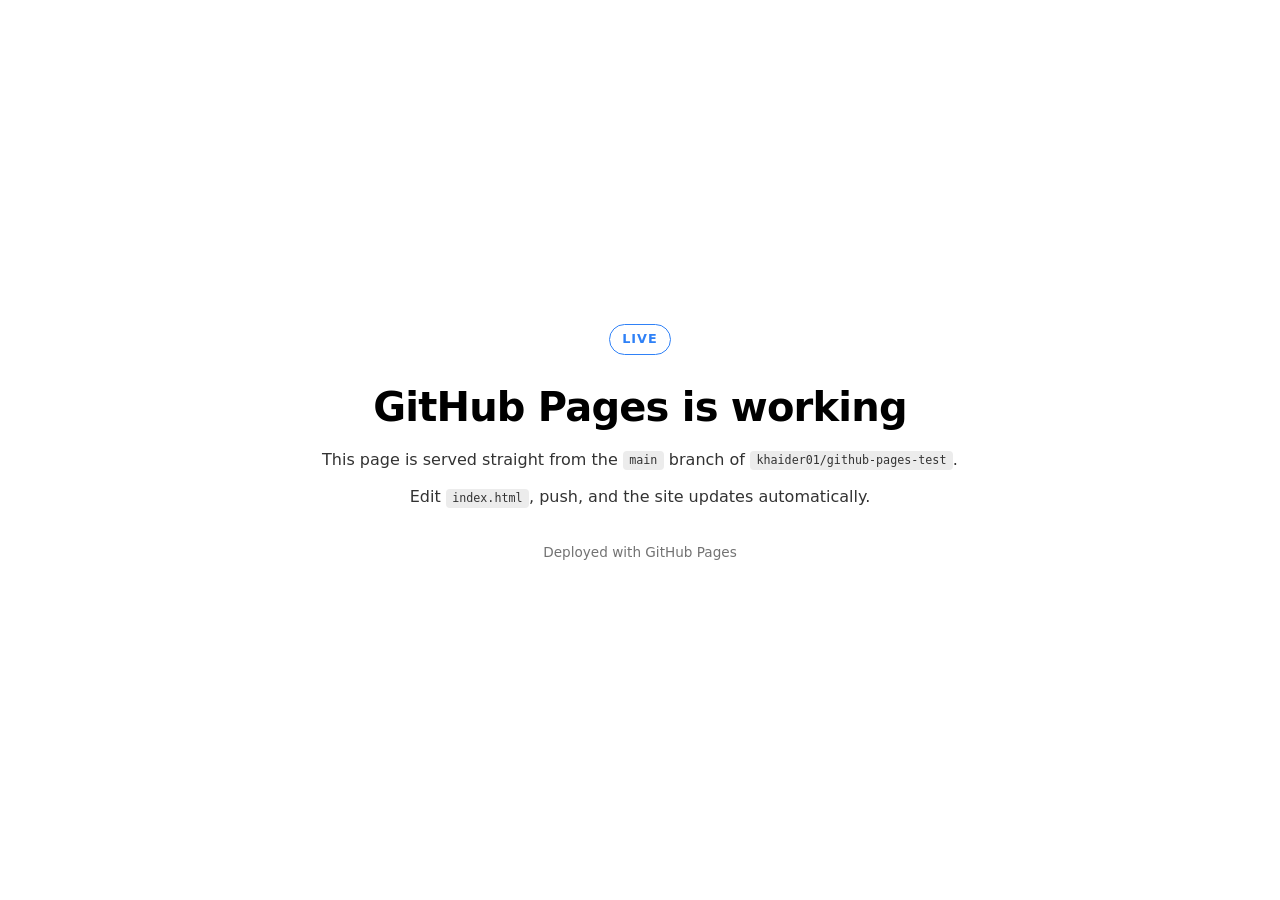
==== index.html @ 3e478528 "Add static GitHub Pages site" ====
<!DOCTYPE html>
<html lang="en">
<head>
  <meta charset="utf-8">
  <meta name="viewport" content="width=device-width, initial-scale=1">
  <title>GitHub Pages Test</title>
  <style>
    :root {
      color-scheme: light dark;
      --accent: #2f81f7;
    }
    * { box-sizing: border-box; }
    body {
      margin: 0;
      min-height: 100vh;
      display: grid;
      place-items: center;
      padding: 24px;
      font-family: system-ui, -apple-system, "Segoe UI", Roboto, sans-serif;
      line-height: 1.6;
    }
    main {
      max-width: 48rem;
      text-align: center;
    }
    h1 {
      margin: 0 0 0.5rem;
      font-size: clamp(1.75rem, 4vw, 2.5rem);
      letter-spacing: -0.02em;
    }
    .badge {
      display: inline-block;
      margin-bottom: 1.25rem;
      padding: 0.25rem 0.75rem;
      border: 1px solid var(--accent);
      border-radius: 999px;
      color: var(--accent);
      font-size: 0.8rem;
      font-weight: 600;
      letter-spacing: 0.08em;
      text-transform: uppercase;
    }
    p {
      margin: 0 0 0.75rem;
      opacity: 0.8;
    }
    .stamp {
      margin-top: 2rem;
      font-size: 0.85rem;
      opacity: 0.55;
    }
    code {
      padding: 0.15rem 0.4rem;
      border-radius: 4px;
      background: rgba(127, 127, 127, 0.18);
      font-size: 0.9em;
    }
  </style>
</head>
<body>
  <main>
    <span class="badge">Live</span>
    <h1>GitHub Pages is working</h1>
    <p>This page is served straight from the <code>main</code> branch of <code>khaider01/github-pages-test</code>.</p>
    <p>Edit <code>index.html</code>, push, and the site updates automatically.</p>
    <p class="stamp">Deployed with GitHub Pages</p>
  </main>
</body>
</html>
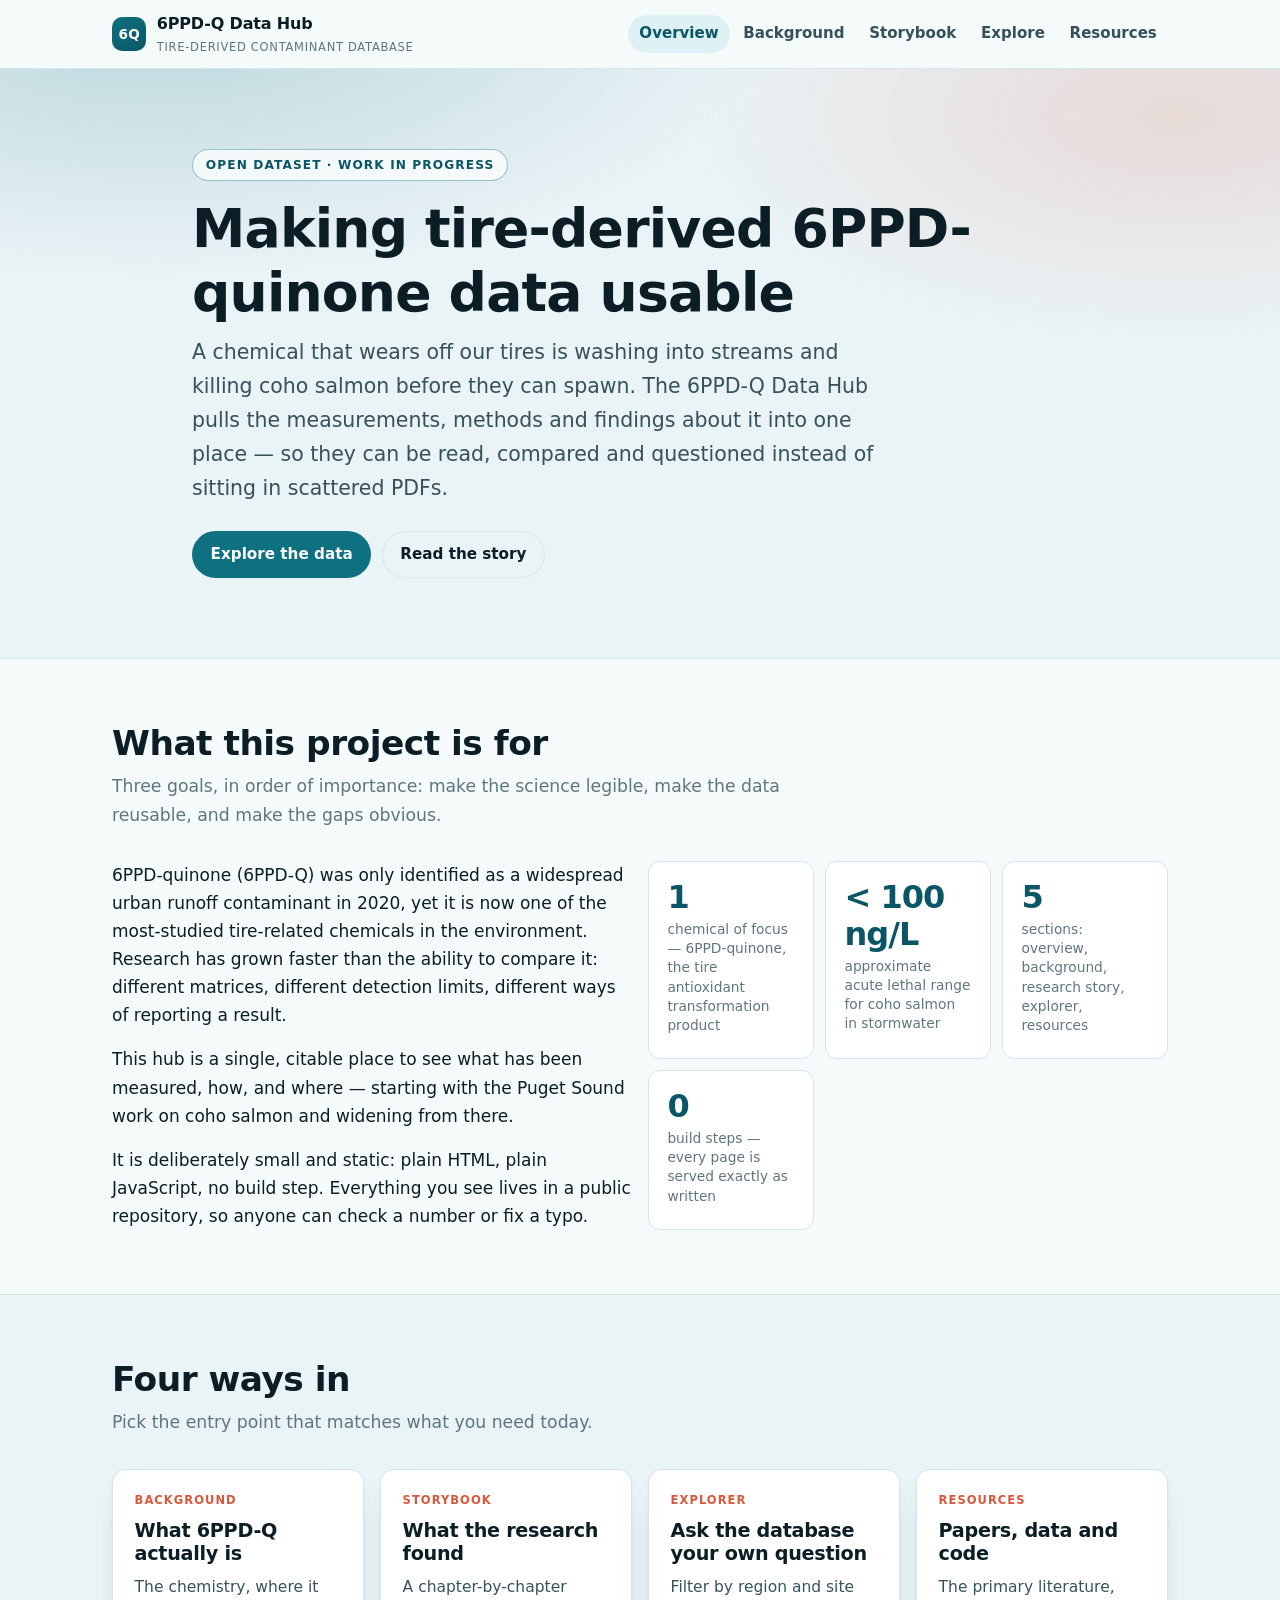
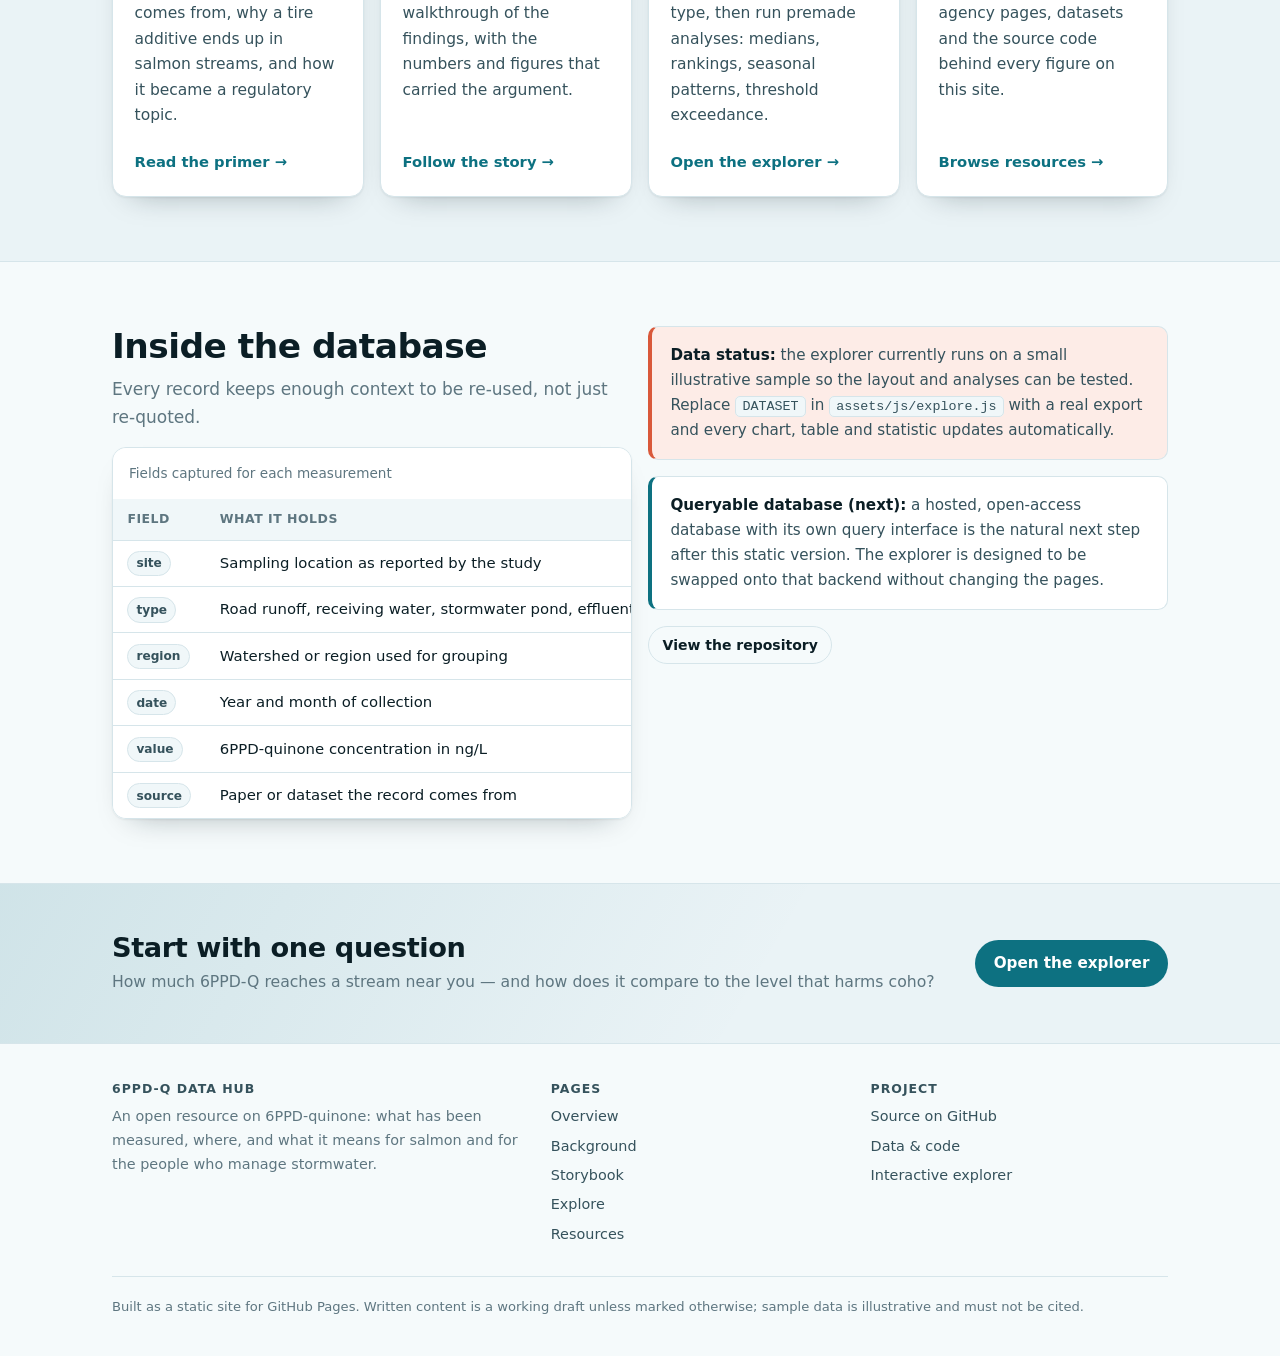
==== commit 375dc5c4: "Build 6PPD-Q site: overview, background, storybook, explorer, resources" ====
--- a/index.html
+++ b/index.html
@@ -3,67 +3,231 @@
 <head>
   <meta charset="utf-8">
   <meta name="viewport" content="width=device-width, initial-scale=1">
-  <title>GitHub Pages Test</title>
-  <style>
-    :root {
-      color-scheme: light dark;
-      --accent: #2f81f7;
-    }
-    * { box-sizing: border-box; }
-    body {
-      margin: 0;
-      min-height: 100vh;
-      display: grid;
-      place-items: center;
-      padding: 24px;
-      font-family: system-ui, -apple-system, "Segoe UI", Roboto, sans-serif;
-      line-height: 1.6;
-    }
-    main {
-      max-width: 48rem;
-      text-align: center;
-    }
-    h1 {
-      margin: 0 0 0.5rem;
-      font-size: clamp(1.75rem, 4vw, 2.5rem);
-      letter-spacing: -0.02em;
-    }
-    .badge {
-      display: inline-block;
-      margin-bottom: 1.25rem;
-      padding: 0.25rem 0.75rem;
-      border: 1px solid var(--accent);
-      border-radius: 999px;
-      color: var(--accent);
-      font-size: 0.8rem;
-      font-weight: 600;
-      letter-spacing: 0.08em;
-      text-transform: uppercase;
-    }
-    p {
-      margin: 0 0 0.75rem;
-      opacity: 0.8;
-    }
-    .stamp {
-      margin-top: 2rem;
-      font-size: 0.85rem;
-      opacity: 0.55;
-    }
-    code {
-      padding: 0.15rem 0.4rem;
-      border-radius: 4px;
-      background: rgba(127, 127, 127, 0.18);
-      font-size: 0.9em;
-    }
-  </style>
+  <title>6PPD-Q Data Hub — overview</title>
+  <meta name="description" content="An open hub for 6PPD-quinone measurements, methods and findings: background, research story, and an interactive explorer.">
+  <link rel="icon" href="data:image/svg+xml,%3Csvg xmlns='http://www.w3.org/2000/svg' viewBox='0 0 32 32'%3E%3Crect width='32' height='32' rx='7' fill='%230d7181'/%3E%3Ctext x='16' y='21' font-family='system-ui,sans-serif' font-size='12' font-weight='700' fill='%23ffffff' text-anchor='middle'%3E6Q%3C/text%3E%3C/svg%3E">
+  <link rel="stylesheet" href="assets/css/styles.css">
 </head>
 <body>
-  <main>
-    <span class="badge">Live</span>
-    <h1>GitHub Pages is working</h1>
-    <p>This page is served straight from the <code>main</code> branch of <code>khaider01/github-pages-test</code>.</p>
-    <p>Edit <code>index.html</code>, push, and the site updates automatically.</p>
-    <p class="stamp">Deployed with GitHub Pages</p>
-  </main>
+<a class="skip-link" href="#main">Skip to content</a>
+
+<header class="site-header">
+  <div class="wrap site-header__inner">
+    <a class="brand" href="index.html">
+      <span class="brand__mark" aria-hidden="true">6Q</span>
+      <span class="brand__name">6PPD-Q Data Hub<span>Tire-derived contaminant database</span></span>
+    </a>
+    <nav class="nav" aria-label="Primary">
+      <a class="nav__link is-active" href="index.html" aria-current="page">Overview</a>
+      <a class="nav__link" href="background.html">Background</a>
+      <a class="nav__link" href="storybook.html">Storybook</a>
+      <a class="nav__link" href="explore.html">Explore</a>
+      <a class="nav__link" href="resources.html">Resources</a>
+    </nav>
+  </div>
+</header>
+
+<main id="main">
+
+  <section class="hero">
+    <div class="wrap hero__inner">
+      <p class="eyebrow">Open dataset · Work in progress</p>
+      <h1 class="hero__title">Making tire-derived 6PPD-quinone data usable</h1>
+      <p class="hero__lead">
+        A chemical that wears off our tires is washing into streams and killing coho salmon before they
+        can spawn. The 6PPD-Q Data Hub pulls the measurements, methods and findings about it into one
+        place — so they can be read, compared and questioned instead of sitting in scattered PDFs.
+      </p>
+      <div class="hero__actions">
+        <a class="btn" href="explore.html">Explore the data</a>
+        <a class="btn btn--ghost" href="storybook.html">Read the story</a>
+      </div>
+    </div>
+  </section>
+
+  <section class="section">
+    <div class="wrap">
+      <div class="section__head">
+        <h2 class="section__title">What this project is for</h2>
+        <p class="section__lead">
+          Three goals, in order of importance: make the science legible, make the data reusable, and make
+          the gaps obvious.
+        </p>
+      </div>
+
+      <div class="grid grid--2">
+        <div class="prose">
+          <p>
+            6PPD-quinone (6PPD-Q) was only identified as a widespread urban runoff contaminant in 2020,
+            yet it is now one of the most-studied tire-related chemicals in the environment. Research has
+            grown faster than the ability to compare it: different matrices, different detection limits,
+            different ways of reporting a result.
+          </p>
+          <p>
+            This hub is a single, citable place to see what has been measured, how, and where — starting
+            with the Puget Sound work on coho salmon and widening from there.
+          </p>
+          <p class="mb-0">
+            It is deliberately small and static: plain HTML, plain JavaScript, no build step. Everything
+            you see lives in a public repository, so anyone can check a number or fix a typo.
+          </p>
+        </div>
+
+        <div class="stats">
+          <div class="stat">
+            <span class="stat__value">1</span>
+            <span class="stat__label">chemical of focus — 6PPD-quinone, the tire antioxidant transformation product</span>
+          </div>
+          <div class="stat">
+            <span class="stat__value">&lt; 100 ng/L</span>
+            <span class="stat__label">approximate acute lethal range for coho salmon in stormwater</span>
+          </div>
+          <div class="stat">
+            <span class="stat__value">5</span>
+            <span class="stat__label">sections: overview, background, research story, explorer, resources</span>
+          </div>
+          <div class="stat">
+            <span class="stat__value">0</span>
+            <span class="stat__label">build steps — every page is served exactly as written</span>
+          </div>
+        </div>
+      </div>
+    </div>
+  </section>
+
+  <section class="section section--alt">
+    <div class="wrap">
+      <div class="section__head">
+        <h2 class="section__title">Four ways in</h2>
+        <p class="section__lead">Pick the entry point that matches what you need today.</p>
+      </div>
+
+      <div class="grid">
+        <a class="card card--link" href="background.html">
+          <span class="card__kicker">Background</span>
+          <h3>What 6PPD-Q actually is</h3>
+          <p>The chemistry, where it comes from, why a tire additive ends up in salmon streams, and how it became a regulatory topic.</p>
+          <span class="card__cta">Read the primer →</span>
+        </a>
+
+        <a class="card card--link" href="storybook.html">
+          <span class="card__kicker">Storybook</span>
+          <h3>What the research found</h3>
+          <p>A chapter-by-chapter walkthrough of the findings, with the numbers and figures that carried the argument.</p>
+          <span class="card__cta">Follow the story →</span>
+        </a>
+
+        <a class="card card--link" href="explore.html">
+          <span class="card__kicker">Explorer</span>
+          <h3>Ask the database your own question</h3>
+          <p>Filter by region and site type, then run premade analyses: medians, rankings, seasonal patterns, threshold exceedance.</p>
+          <span class="card__cta">Open the explorer →</span>
+        </a>
+
+        <a class="card card--link" href="resources.html">
+          <span class="card__kicker">Resources</span>
+          <h3>Papers, data and code</h3>
+          <p>The primary literature, agency pages, datasets and the source code behind every figure on this site.</p>
+          <span class="card__cta">Browse resources →</span>
+        </a>
+      </div>
+    </div>
+  </section>
+
+  <section class="section">
+    <div class="wrap">
+      <div class="grid grid--2">
+        <div>
+          <h2 class="section__title">Inside the database</h2>
+          <p class="muted">Every record keeps enough context to be re-used, not just re-quoted.</p>
+          <div class="table-wrap">
+            <table>
+              <caption>Fields captured for each measurement</caption>
+              <thead>
+                <tr>
+                  <th scope="col">Field</th>
+                  <th scope="col">What it holds</th>
+                </tr>
+              </thead>
+              <tbody>
+                <tr><td><span class="tag">site</span></td><td>Sampling location as reported by the study</td></tr>
+                <tr><td><span class="tag">type</span></td><td>Road runoff, receiving water, stormwater pond, effluent, laboratory leachate</td></tr>
+                <tr><td><span class="tag">region</span></td><td>Watershed or region used for grouping</td></tr>
+                <tr><td><span class="tag">date</span></td><td>Year and month of collection</td></tr>
+                <tr><td><span class="tag">value</span></td><td>6PPD-quinone concentration in ng/L</td></tr>
+                <tr><td><span class="tag">source</span></td><td>Paper or dataset the record comes from</td></tr>
+              </tbody>
+            </table>
+          </div>
+        </div>
+
+        <div class="stack">
+          <div class="note note--sample">
+            <p><strong>Data status:</strong> the explorer currently runs on a small illustrative sample so the
+            layout and analyses can be tested. Replace <code>DATASET</code> in <code>assets/js/explore.js</code>
+            with a real export and every chart, table and statistic updates automatically.</p>
+          </div>
+          <div class="note">
+            <p><strong>Queryable database (next):</strong> a hosted, open-access database with its own query
+            interface is the natural next step after this static version. The explorer is designed to be
+            swapped onto that backend without changing the pages.</p>
+          </div>
+          <p class="mb-0">
+            <a class="btn btn--ghost btn--sm" href="https://github.com/khaider01/github-pages-test">View the repository</a>
+          </p>
+        </div>
+      </div>
+    </div>
+  </section>
+
+  <section class="band">
+    <div class="wrap band__inner">
+      <div>
+        <h2>Start with one question</h2>
+        <p>How much 6PPD-Q reaches a stream near you — and how does it compare to the level that harms coho?</p>
+      </div>
+      <a class="btn" href="explore.html">Open the explorer</a>
+    </div>
+  </section>
+
+</main>
+
+<footer class="site-footer">
+  <div class="wrap">
+    <div class="site-footer__inner">
+      <div>
+        <h4>6PPD-Q Data Hub</h4>
+        <p class="mb-0">
+          An open resource on 6PPD-quinone: what has been measured, where, and what it means for salmon
+          and for the people who manage stormwater.
+        </p>
+      </div>
+      <div>
+        <h4>Pages</h4>
+        <ul>
+          <li><a href="index.html">Overview</a></li>
+          <li><a href="background.html">Background</a></li>
+          <li><a href="storybook.html">Storybook</a></li>
+          <li><a href="explore.html">Explore</a></li>
+          <li><a href="resources.html">Resources</a></li>
+        </ul>
+      </div>
+      <div>
+        <h4>Project</h4>
+        <ul>
+          <li><a href="https://github.com/khaider01/github-pages-test">Source on GitHub</a></li>
+          <li><a href="resources.html#data">Data &amp; code</a></li>
+          <li><a href="explore.html">Interactive explorer</a></li>
+        </ul>
+      </div>
+    </div>
+    <p class="site-footer__note">
+      Built as a static site for GitHub Pages. Written content is a working draft unless marked otherwise;
+      sample data is illustrative and must not be cited.
+    </p>
+  </div>
+</footer>
+
 </body>
 </html>
+
--- a/assets/css/styles.css
+++ b/assets/css/styles.css
@@ -0,0 +1,647 @@
+/* =========================================================
+   6PPD-Q Data Hub — shared styles
+   Plain CSS, no build step. Light + dark via prefers-color-scheme.
+   ========================================================= */
+
+:root {
+  --bg: #f5fafb;
+  --bg-alt: #eaf3f6;
+  --surface: #ffffff;
+  --surface-2: #f0f7f9;
+  --ink: #0b1e25;
+  --ink-2: #35525c;
+  --muted: #5e7680;
+  --line: #d6e5ea;
+  --brand: #0d7181;
+  --brand-2: #0a5666;
+  --brand-soft: #ddf0f4;
+  --accent: #d9583a;
+  --accent-soft: #fdece7;
+  --ok: #2f855a;
+  --warn: #a35a06;
+  --radius: 14px;
+  --radius-lg: 22px;
+  --shadow: 0 1px 2px rgba(11, 30, 37, 0.06), 0 14px 30px -20px rgba(11, 30, 37, 0.4);
+  --font: system-ui, -apple-system, "Segoe UI", Roboto, Helvetica, Arial, sans-serif;
+  --serif: "Iowan Old Style", "Palatino Linotype", Palatino, Georgia, serif;
+  --mono: ui-monospace, SFMono-Regular, Consolas, "Liberation Mono", monospace;
+  --maxw: 1120px;
+}
+
+@media (prefers-color-scheme: dark) {
+  :root {
+    --bg: #081519;
+    --bg-alt: #0c1f26;
+    --surface: #0e232b;
+    --surface-2: #122c35;
+    --ink: #e7f2f5;
+    --ink-2: #c2d6dd;
+    --muted: #93aeb8;
+    --line: #1d3a44;
+    --brand: #4bb8cc;
+    --brand-2: #7fd4e3;
+    --brand-soft: #123039;
+    --accent: #ff8a63;
+    --accent-soft: #2a1a14;
+    --ok: #6bd39b;
+    --warn: #f0b35e;
+    --shadow: 0 1px 2px rgba(0, 0, 0, 0.45), 0 18px 38px -22px rgba(0, 0, 0, 0.85);
+  }
+}
+
+*, *::before, *::after { box-sizing: border-box; }
+
+html { -webkit-text-size-adjust: 100%; scroll-behavior: smooth; }
+
+body {
+  margin: 0;
+  background: var(--bg);
+  color: var(--ink);
+  font-family: var(--font);
+  font-size: 1.0625rem;
+  line-height: 1.65;
+  text-rendering: optimizeLegibility;
+}
+
+img, svg { max-width: 100%; height: auto; display: block; }
+
+a { color: var(--brand); text-decoration-thickness: 1px; text-underline-offset: 2px; }
+a:hover { color: var(--brand-2); }
+
+:focus-visible {
+  outline: 2px solid var(--accent);
+  outline-offset: 3px;
+  border-radius: 4px;
+}
+
+h1, h2, h3, h4 { line-height: 1.2; margin: 0 0 0.5em; letter-spacing: -0.015em; }
+h1 { font-size: clamp(2.1rem, 5vw, 3.35rem); }
+h2 { font-size: clamp(1.55rem, 3.2vw, 2.15rem); }
+h3 { font-size: 1.2rem; }
+p { margin: 0 0 1rem; }
+ul, ol { margin: 0 0 1rem; padding-left: 1.25rem; }
+li + li { margin-top: 0.4rem; }
+strong { color: var(--ink); }
+
+.wrap { width: 100%; max-width: var(--maxw); margin-inline: auto; padding-inline: clamp(1rem, 4vw, 2rem); }
+.muted { color: var(--muted); }
+.stack > * + * { margin-top: 1rem; }
+.mb-0 { margin-bottom: 0; }
+.center { text-align: center; }
+
+.skip-link {
+  position: absolute;
+  left: -9999px;
+  top: 0.5rem;
+  z-index: 100;
+  padding: 0.6rem 1rem;
+  background: var(--surface);
+  border: 1px solid var(--line);
+  border-radius: 999px;
+}
+.skip-link:focus { left: 0.75rem; }
+
+/* ---------- Header / nav ---------- */
+
+.site-header {
+  position: sticky;
+  top: 0;
+  z-index: 50;
+  background: color-mix(in srgb, var(--bg) 88%, transparent);
+  backdrop-filter: blur(12px);
+  border-bottom: 1px solid var(--line);
+}
+
+.site-header__inner {
+  display: flex;
+  align-items: center;
+  justify-content: space-between;
+  gap: 1rem;
+  padding-block: 0.7rem;
+  flex-wrap: wrap;
+}
+
+.brand {
+  display: inline-flex;
+  align-items: center;
+  gap: 0.65rem;
+  text-decoration: none;
+  color: var(--ink);
+  font-weight: 650;
+  letter-spacing: -0.01em;
+}
+
+.brand__mark {
+  display: grid;
+  place-items: center;
+  width: 2.15rem;
+  height: 2.15rem;
+  border-radius: 10px;
+  background: linear-gradient(145deg, var(--brand), var(--brand-2));
+  color: #fff;
+  font-size: 0.85rem;
+  font-weight: 700;
+  letter-spacing: 0.02em;
+}
+
+@media (prefers-color-scheme: dark) {
+  .brand__mark { color: #04161a; }
+}
+
+.brand__name { font-size: 1rem; }
+.brand__name span { display: block; font-size: 0.72rem; font-weight: 500; color: var(--muted); letter-spacing: 0.06em; text-transform: uppercase; }
+
+.nav { display: flex; flex-wrap: wrap; gap: 0.15rem; }
+
+.nav__link {
+  padding: 0.42rem 0.7rem;
+  border-radius: 999px;
+  color: var(--ink-2);
+  text-decoration: none;
+  font-size: 0.94rem;
+  font-weight: 550;
+  white-space: nowrap;
+}
+.nav__link:hover { background: var(--surface-2); color: var(--ink); }
+.nav__link.is-active { background: var(--brand-soft); color: var(--brand-2); }
+
+@media (prefers-color-scheme: dark) {
+  .nav__link.is-active { color: var(--brand); }
+}
+
+/* ---------- Buttons ---------- */
+
+.btn {
+  display: inline-flex;
+  align-items: center;
+  gap: 0.45rem;
+  padding: 0.62rem 1.1rem;
+  border: 1px solid transparent;
+  border-radius: 999px;
+  background: var(--brand);
+  color: #fff;
+  font: inherit;
+  font-size: 0.95rem;
+  font-weight: 600;
+  text-decoration: none;
+  cursor: pointer;
+  transition: transform 0.15s ease, background 0.15s ease;
+}
+.btn:hover { background: var(--brand-2); color: #fff; transform: translateY(-1px); }
+.btn--ghost { background: transparent; border-color: var(--line); color: var(--ink); }
+.btn--ghost:hover { background: var(--surface-2); border-color: var(--brand); color: var(--ink); }
+.btn--sm { padding: 0.4rem 0.85rem; font-size: 0.875rem; }
+
+@media (prefers-color-scheme: dark) {
+  .btn:not(.btn--ghost) { color: #04161a; }
+  .btn:not(.btn--ghost):hover { color: #04161a; }
+  .btn--ghost { color: var(--ink); }
+}
+
+/* ---------- Hero ---------- */
+
+.hero {
+  position: relative;
+  overflow: hidden;
+  border-bottom: 1px solid var(--line);
+  background:
+    radial-gradient(900px 380px at 12% -10%, color-mix(in srgb, var(--brand) 22%, transparent), transparent 70%),
+    radial-gradient(700px 320px at 92% 8%, color-mix(in srgb, var(--accent) 16%, transparent), transparent 70%),
+    var(--bg-alt);
+}
+
+.hero__inner { padding-block: clamp(2.6rem, 7vw, 5rem); max-width: 60rem; }
+.hero__title { margin-bottom: 0.7rem; }
+.hero__lead { font-size: clamp(1.05rem, 1.8vw, 1.28rem); color: var(--ink-2); max-width: 44rem; }
+.hero__actions { display: flex; flex-wrap: wrap; gap: 0.65rem; margin-top: 1.6rem; }
+
+.eyebrow {
+  display: inline-flex;
+  align-items: center;
+  gap: 0.5rem;
+  margin: 0 0 1rem;
+  padding: 0.3rem 0.8rem;
+  border: 1px solid color-mix(in srgb, var(--brand) 40%, transparent);
+  border-radius: 999px;
+  background: color-mix(in srgb, var(--surface) 70%, transparent);
+  color: var(--brand-2);
+  font-size: 0.76rem;
+  font-weight: 700;
+  letter-spacing: 0.09em;
+  text-transform: uppercase;
+}
+
+@media (prefers-color-scheme: dark) {
+  .eyebrow { color: var(--brand); }
+}
+
+/* ---------- Sections ---------- */
+
+.section { padding-block: clamp(2.4rem, 6vw, 4rem); }
+.section--alt { background: var(--bg-alt); border-block: 1px solid var(--line); }
+.section__head { max-width: 46rem; margin-bottom: 2rem; }
+.section__title { margin-bottom: 0.5rem; }
+.section__lead { color: var(--muted); font-size: 1.08rem; margin: 0; }
+
+/* ---------- Grid + cards ---------- */
+
+.grid { display: grid; gap: 1rem; grid-template-columns: repeat(auto-fit, minmax(min(100%, 15rem), 1fr)); }
+.grid--2 { grid-template-columns: repeat(auto-fit, minmax(min(100%, 22rem), 1fr)); }
+
+.card {
+  display: flex;
+  flex-direction: column;
+  gap: 0.4rem;
+  padding: 1.35rem;
+  background: var(--surface);
+  border: 1px solid var(--line);
+  border-radius: var(--radius);
+  box-shadow: var(--shadow);
+}
+
+.card--link { color: inherit; text-decoration: none; transition: border-color 0.16s ease, transform 0.16s ease; }
+.card--link:hover { border-color: var(--brand); transform: translateY(-3px); color: inherit; }
+.card__kicker { font-size: 0.72rem; font-weight: 700; letter-spacing: 0.09em; text-transform: uppercase; color: var(--accent); }
+.card h3 { margin: 0.15rem 0 0.25rem; }
+.card p { margin: 0; color: var(--ink-2); font-size: 0.97rem; }
+.card__cta { margin-top: auto; padding-top: 0.9rem; color: var(--brand); font-weight: 600; font-size: 0.92rem; }
+
+/* ---------- Badges / notes ---------- */
+
+.badge {
+  display: inline-flex;
+  align-items: center;
+  gap: 0.4rem;
+  padding: 0.22rem 0.65rem;
+  border-radius: 999px;
+  border: 1px solid var(--line);
+  background: var(--surface-2);
+  font-size: 0.74rem;
+  font-weight: 700;
+  letter-spacing: 0.05em;
+  text-transform: uppercase;
+  color: var(--muted);
+}
+.badge--live { border-color: color-mix(in srgb, var(--ok) 55%, transparent); background: color-mix(in srgb, var(--ok) 14%, transparent); color: var(--ok); }
+.badge--draft { border-color: color-mix(in srgb, var(--warn) 55%, transparent); background: color-mix(in srgb, var(--warn) 14%, transparent); color: var(--warn); }
+.badge--sample { border-color: color-mix(in srgb, var(--accent) 55%, transparent); background: var(--accent-soft); color: var(--accent); }
+
+.note {
+  padding: 1rem 1.15rem;
+  border: 1px solid var(--line);
+  border-left: 4px solid var(--brand);
+  border-radius: 10px;
+  background: var(--surface);
+  color: var(--ink-2);
+  font-size: 0.95rem;
+}
+.note p:last-child { margin-bottom: 0; }
+.note--sample { border-left-color: var(--accent); background: var(--accent-soft); }
+.note--draft { border-left-color: var(--warn); background: color-mix(in srgb, var(--warn) 10%, transparent); }
+
+/* ---------- Prose ---------- */
+
+.prose { max-width: 46rem; }
+.prose h2 { margin-top: 2.2rem; }
+.prose h3 { margin-top: 1.6rem; }
+.prose > *:first-child { margin-top: 0; }
+.prose ul, .prose ol { padding-left: 1.15rem; }
+.prose code, code {
+  padding: 0.12rem 0.38rem;
+  border-radius: 5px;
+  background: var(--surface-2);
+  border: 1px solid var(--line);
+  font-family: var(--mono);
+  font-size: 0.88em;
+}
+
+.pull {
+  margin: 1.8rem 0;
+  padding: 0.2rem 0 0.2rem 1.25rem;
+  border-left: 3px solid var(--accent);
+  font-family: var(--serif);
+  font-size: clamp(1.15rem, 2.3vw, 1.5rem);
+  line-height: 1.45;
+  color: var(--ink);
+}
+.pull cite { display: block; margin-top: 0.6rem; font-family: var(--font); font-size: 0.85rem; font-style: normal; color: var(--muted); }
+
+/* ---------- Stats ---------- */
+
+.stats {
+  display: grid;
+  gap: 0.7rem;
+  grid-template-columns: repeat(auto-fit, minmax(min(100%, 8.5rem), 1fr));
+}
+.stat {
+  padding: 1.05rem 1.15rem;
+  background: var(--surface);
+  border: 1px solid var(--line);
+  border-radius: 12px;
+}
+.stat__value {
+  display: block;
+  font-size: clamp(1.5rem, 3vw, 2rem);
+  font-weight: 700;
+  letter-spacing: -0.03em;
+  color: var(--brand-2);
+  line-height: 1.15;
+}
+@media (prefers-color-scheme: dark) { .stat__value { color: var(--brand); } }
+.stat__label { display: block; margin-top: 0.25rem; font-size: 0.86rem; color: var(--muted); line-height: 1.4; }
+
+/* ---------- Storybook ---------- */
+
+.story-hero {
+  padding-block: clamp(2.6rem, 7vw, 4.6rem);
+  border-bottom: 1px solid var(--line);
+  background:
+    radial-gradient(760px 340px at 85% 0%, color-mix(in srgb, var(--accent) 18%, transparent), transparent 70%),
+    var(--bg-alt);
+}
+.story-hero__title { max-width: 34ch; }
+.story-hero__lead { max-width: 48ch; color: var(--ink-2); font-size: 1.15rem; }
+
+.chapter { padding-block: clamp(2.2rem, 5vw, 3.4rem); border-bottom: 1px solid var(--line); }
+.chapter:nth-child(even) { background: var(--bg-alt); }
+.chapter__inner {
+  display: grid;
+  gap: 1.25rem;
+  grid-template-columns: minmax(0, 1fr);
+  align-items: start;
+}
+@media (min-width: 56rem) {
+  .chapter__inner { grid-template-columns: 12rem minmax(0, 1fr); gap: 2.5rem; }
+  .chapter__aside { position: sticky; top: 5.5rem; }
+}
+.chapter__num {
+  display: block;
+  font-family: var(--serif);
+  font-size: 2.6rem;
+  line-height: 1;
+  color: color-mix(in srgb, var(--brand) 55%, var(--muted));
+}
+.chapter__kicker {
+  display: block;
+  margin-top: 0.4rem;
+  font-size: 0.74rem;
+  font-weight: 700;
+  letter-spacing: 0.1em;
+  text-transform: uppercase;
+  color: var(--muted);
+}
+.chapter__body { max-width: 44rem; }
+.chapter__body h2 { margin-top: 0; }
+
+.flow {
+  display: grid;
+  gap: 0.55rem;
+  grid-template-columns: repeat(auto-fit, minmax(min(100%, 9.5rem), 1fr));
+  margin: 1.6rem 0 0;
+  padding: 0;
+  list-style: none;
+  counter-reset: step;
+}
+.flow li {
+  position: relative;
+  padding: 0.95rem 1rem;
+  margin: 0;
+  background: var(--surface);
+  border: 1px solid var(--line);
+  border-radius: 12px;
+  font-size: 0.92rem;
+  color: var(--ink-2);
+}
+.flow li strong { display: block; color: var(--ink); font-size: 0.98rem; margin-bottom: 0.15rem; }
+.flow li::before {
+  counter-increment: step;
+  content: counter(step);
+  display: inline-grid;
+  place-items: center;
+  width: 1.45rem;
+  height: 1.45rem;
+  margin-bottom: 0.5rem;
+  border-radius: 999px;
+  background: var(--brand-soft);
+  color: var(--brand-2);
+  font-size: 0.78rem;
+  font-weight: 700;
+}
+@media (prefers-color-scheme: dark) { .flow li::before { color: var(--brand); } }
+
+.draft {
+  margin: 1.4rem 0;
+  padding: 1rem 1.15rem;
+  border: 1px dashed color-mix(in srgb, var(--warn) 70%, transparent);
+  border-radius: 12px;
+  background: color-mix(in srgb, var(--warn) 8%, transparent);
+}
+.draft__tag {
+  display: inline-block;
+  margin-bottom: 0.5rem;
+  font-size: 0.7rem;
+  font-weight: 700;
+  letter-spacing: 0.09em;
+  text-transform: uppercase;
+  color: var(--warn);
+}
+.draft p { margin: 0; color: var(--ink-2); font-size: 0.95rem; }
+
+/* ---------- Explore page ---------- */
+
+.controls {
+  display: flex;
+  flex-wrap: wrap;
+  align-items: end;
+  gap: 0.85rem 1rem;
+  padding: 1rem 1.15rem;
+  background: var(--surface);
+  border: 1px solid var(--line);
+  border-radius: var(--radius);
+  box-shadow: var(--shadow);
+}
+.field { display: flex; flex-direction: column; gap: 0.3rem; font-size: 0.82rem; font-weight: 600; color: var(--muted); letter-spacing: 0.02em; }
+.field select {
+  min-width: 11rem;
+  padding: 0.5rem 0.7rem;
+  border: 1px solid var(--line);
+  border-radius: 9px;
+  background: var(--surface-2);
+  color: var(--ink);
+  font: inherit;
+  font-size: 0.93rem;
+  font-weight: 500;
+}
+.field select:hover { border-color: var(--brand); }
+
+.tabs { display: flex; flex-wrap: wrap; gap: 0.4rem; margin: 1.6rem 0 1rem; }
+.tab {
+  padding: 0.45rem 0.95rem;
+  border: 1px solid var(--line);
+  border-radius: 999px;
+  background: var(--surface);
+  color: var(--ink-2);
+  font: inherit;
+  font-size: 0.9rem;
+  font-weight: 600;
+  cursor: pointer;
+}
+.tab:hover { border-color: var(--brand); color: var(--ink); }
+.tab.is-active { background: var(--brand); border-color: var(--brand); color: #fff; }
+@media (prefers-color-scheme: dark) { .tab.is-active { color: #04161a; } }
+
+.panel { display: grid; gap: 1rem; grid-template-columns: minmax(0, 1fr); }
+@media (min-width: 60rem) { .panel { grid-template-columns: minmax(0, 1.35fr) minmax(0, 1fr); align-items: start; } }
+
+.chart-card {
+  margin: 0;
+  padding: 1.25rem 1.35rem 1rem;
+  background: var(--surface);
+  border: 1px solid var(--line);
+  border-radius: var(--radius);
+  box-shadow: var(--shadow);
+}
+.chart-card figcaption { margin-bottom: 0.9rem; font-size: 0.86rem; color: var(--muted); }
+.chart { width: 100%; height: auto; overflow: visible; font-family: var(--font); }
+.chart__axis { stroke: var(--line); stroke-width: 1; }
+.chart__grid { stroke: var(--line); stroke-width: 1; stroke-dasharray: 3 4; opacity: 0.7; }
+.chart__tick { fill: var(--muted); font-size: 11px; }
+.chart__label { fill: var(--ink-2); font-size: 12px; }
+.chart__value { fill: var(--ink); font-size: 11.5px; font-weight: 650; }
+.chart__value--in { fill: var(--surface); }
+.chart__bar { fill: var(--brand); }
+.chart__bar--alt { fill: var(--accent); }
+.chart__line { fill: none; stroke: var(--brand); stroke-width: 2.25; stroke-linejoin: round; stroke-linecap: round; }
+.chart__dot { fill: var(--surface); stroke: var(--brand); stroke-width: 2; }
+.chart__ref { stroke: var(--accent); stroke-width: 1.5; stroke-dasharray: 6 4; }
+.chart__ref-label { fill: var(--accent); font-size: 10.5px; font-weight: 650; }
+.chart__empty { fill: var(--muted); font-size: 13px; }
+
+.table-wrap {
+  overflow-x: auto;
+  border: 1px solid var(--line);
+  border-radius: var(--radius);
+  background: var(--surface);
+  box-shadow: var(--shadow);
+}
+table { width: 100%; border-collapse: collapse; font-size: 0.93rem; }
+caption { padding: 0.9rem 1rem; text-align: left; font-size: 0.85rem; color: var(--muted); }
+th, td { padding: 0.62rem 0.9rem; text-align: left; border-bottom: 1px solid var(--line); white-space: nowrap; }
+th { background: var(--surface-2); font-size: 0.78rem; font-weight: 700; letter-spacing: 0.04em; text-transform: uppercase; color: var(--muted); }
+tbody tr:last-child td { border-bottom: 0; }
+tbody tr:hover td { background: var(--surface-2); }
+td.num, th.num { text-align: right; font-variant-numeric: tabular-nums; }
+.tag {
+  display: inline-block;
+  padding: 0.1rem 0.5rem;
+  border-radius: 999px;
+  background: var(--surface-2);
+  border: 1px solid var(--line);
+  font-size: 0.76rem;
+  font-weight: 600;
+  color: var(--ink-2);
+}
+
+/* ---------- Resources ---------- */
+
+.res-grid { display: grid; gap: 1rem; grid-template-columns: repeat(auto-fit, minmax(min(100%, 19rem), 1fr)); }
+.res {
+  display: flex;
+  flex-direction: column;
+  gap: 0.35rem;
+  padding: 1.25rem;
+  background: var(--surface);
+  border: 1px solid var(--line);
+  border-radius: var(--radius);
+  box-shadow: var(--shadow);
+  color: inherit;
+  text-decoration: none;
+  transition: border-color 0.16s ease, transform 0.16s ease;
+}
+.res:hover { border-color: var(--brand); transform: translateY(-3px); color: inherit; }
+.res__tag { font-size: 0.7rem; font-weight: 700; letter-spacing: 0.09em; text-transform: uppercase; color: var(--accent); }
+.res h3 { margin: 0.1rem 0 0.2rem; font-size: 1.03rem; }
+.res p { margin: 0; font-size: 0.92rem; color: var(--ink-2); }
+.res__url { margin-top: auto; padding-top: 0.7rem; font-family: var(--mono); font-size: 0.76rem; color: var(--muted); word-break: break-all; }
+
+/* ---------- CTA band ---------- */
+
+.band {
+  padding-block: clamp(2rem, 5vw, 3rem);
+  border-top: 1px solid var(--line);
+  background:
+    linear-gradient(120deg, color-mix(in srgb, var(--brand) 12%, transparent), transparent 60%),
+    var(--bg-alt);
+}
+.band__inner { display: flex; flex-wrap: wrap; align-items: center; justify-content: space-between; gap: 1.25rem; }
+.band h2 { margin: 0 0 0.25rem; font-size: clamp(1.3rem, 2.6vw, 1.7rem); }
+.band p { margin: 0; color: var(--muted); font-size: 0.98rem; }
+
+/* ---------- Footer ---------- */
+
+.site-footer {
+  padding-block: 2.4rem;
+  border-top: 1px solid var(--line);
+  background: var(--bg);
+  font-size: 0.9rem;
+  color: var(--muted);
+}
+.site-footer__inner { display: grid; gap: 1.4rem; grid-template-columns: minmax(0, 1fr); }
+@media (min-width: 48rem) {
+  .site-footer__inner { grid-template-columns: minmax(0, 1.4fr) minmax(0, 1fr) minmax(0, 1fr); }
+}
+.site-footer h4 { margin: 0 0 0.5rem; font-size: 0.78rem; letter-spacing: 0.08em; text-transform: uppercase; color: var(--ink-2); }
+.site-footer ul { margin: 0; padding: 0; list-style: none; }
+.site-footer li { margin: 0 0 0.35rem; }
+.site-footer a { color: var(--ink-2); text-decoration: none; }
+.site-footer a:hover { color: var(--brand); text-decoration: underline; }
+.site-footer__note { margin: 1.5rem 0 0; padding-top: 1.2rem; border-top: 1px solid var(--line); font-size: 0.82rem; }
+
+/* ---------- Utilities ---------- */
+
+.sr-only {
+  position: absolute;
+  width: 1px;
+  height: 1px;
+  padding: 0;
+  margin: -1px;
+  overflow: hidden;
+  clip: rect(0 0 0 0);
+  white-space: nowrap;
+  border: 0;
+}
+.spacer-lg { margin-top: 2.5rem; }
+.stack-sm > * + * { margin-top: 0.6rem; }
+
+pre {
+  margin: 0 0 1rem;
+  padding: 1rem 1.1rem;
+  overflow-x: auto;
+  background: var(--surface-2);
+  border: 1px solid var(--line);
+  border-radius: 12px;
+  font-family: var(--mono);
+  font-size: 0.84rem;
+  line-height: 1.6;
+  color: var(--ink-2);
+}
+pre code { padding: 0; border: 0; background: none; font-size: inherit; }
+
+.chart-hint { display: none; }
+
+@media (max-width: 40rem) {
+  .chart-card { overflow-x: auto; }
+  .chart { min-width: 34rem; }
+  .chart-hint { display: block; margin: 0.5rem 0 0; font-size: 0.82rem; }
+  .brand__name span { display: none; }
+  .nav__link { padding: 0.35rem 0.55rem; font-size: 0.88rem; }
+}
+
+@media (prefers-reduced-motion: reduce) {
+  html { scroll-behavior: auto; }
+  *, *::before, *::after { animation-duration: 0.001ms !important; transition-duration: 0.001ms !important; }
+}
+
+
+
+
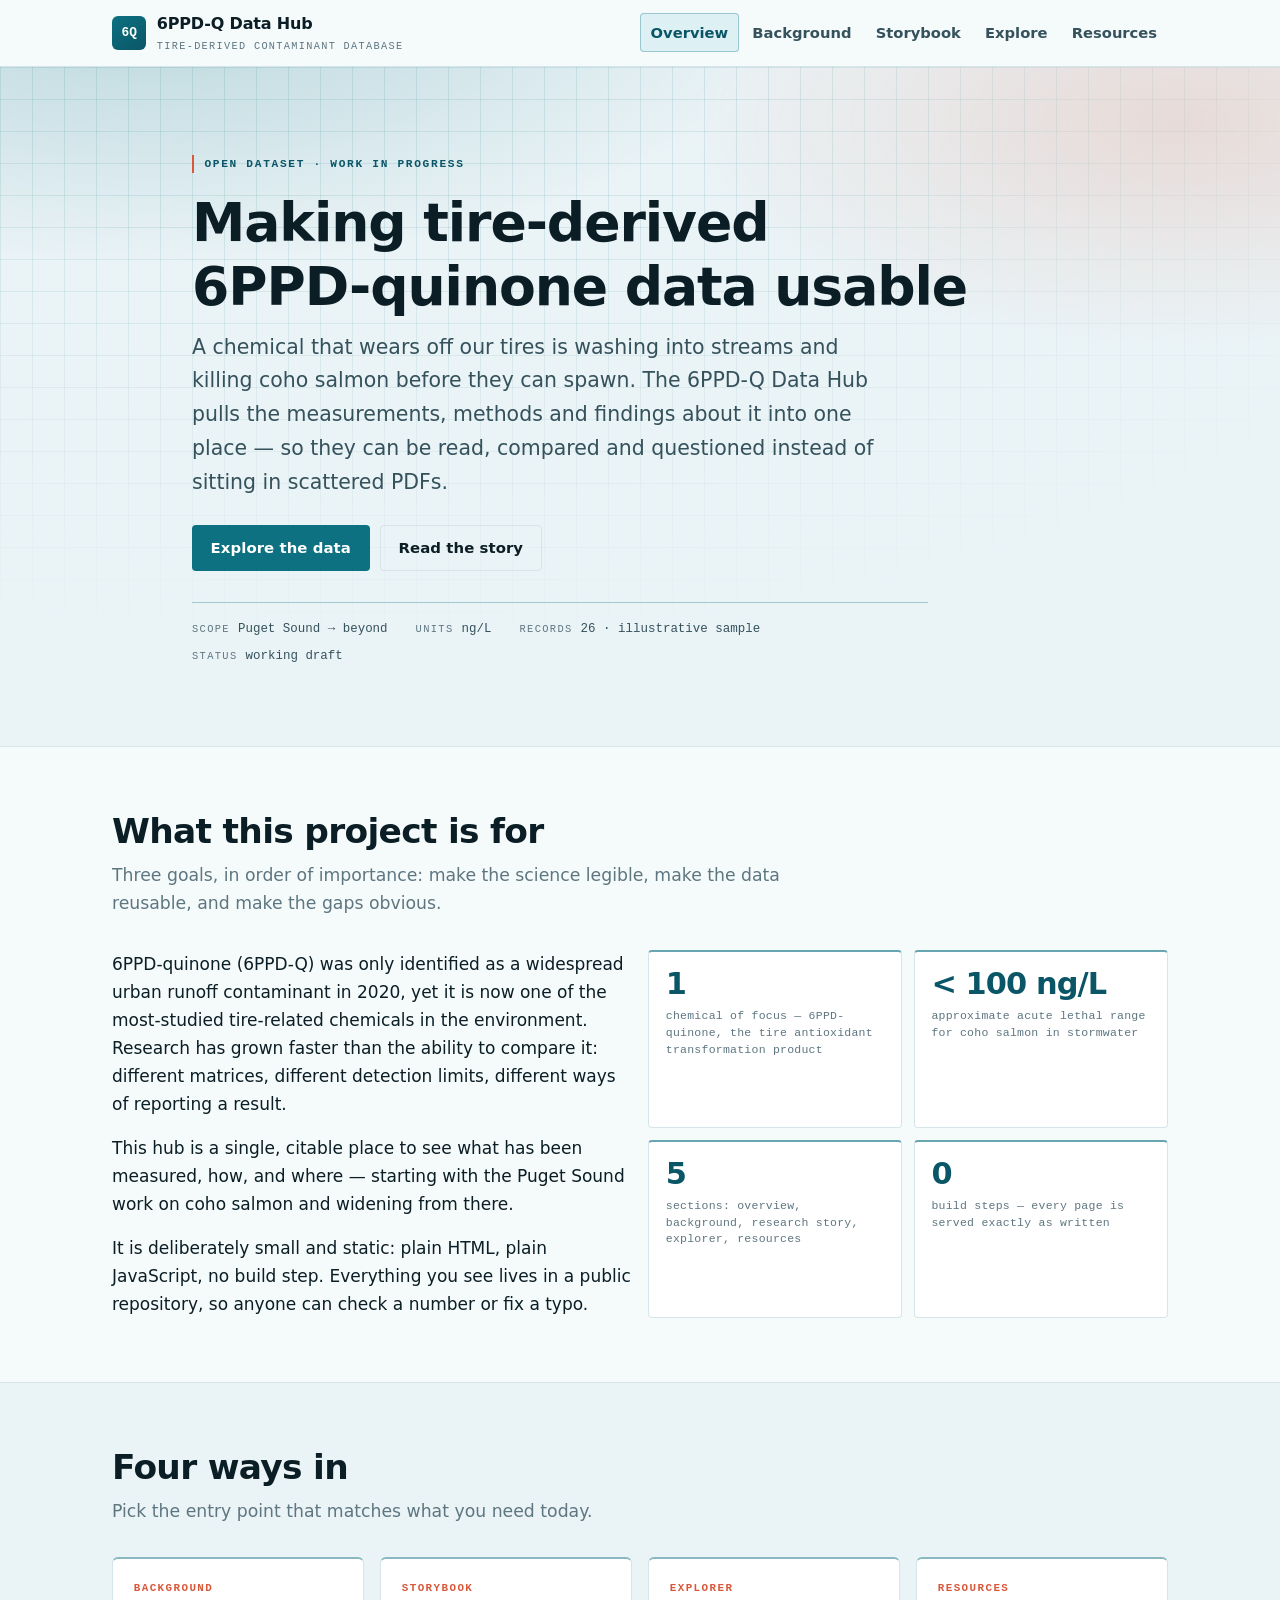
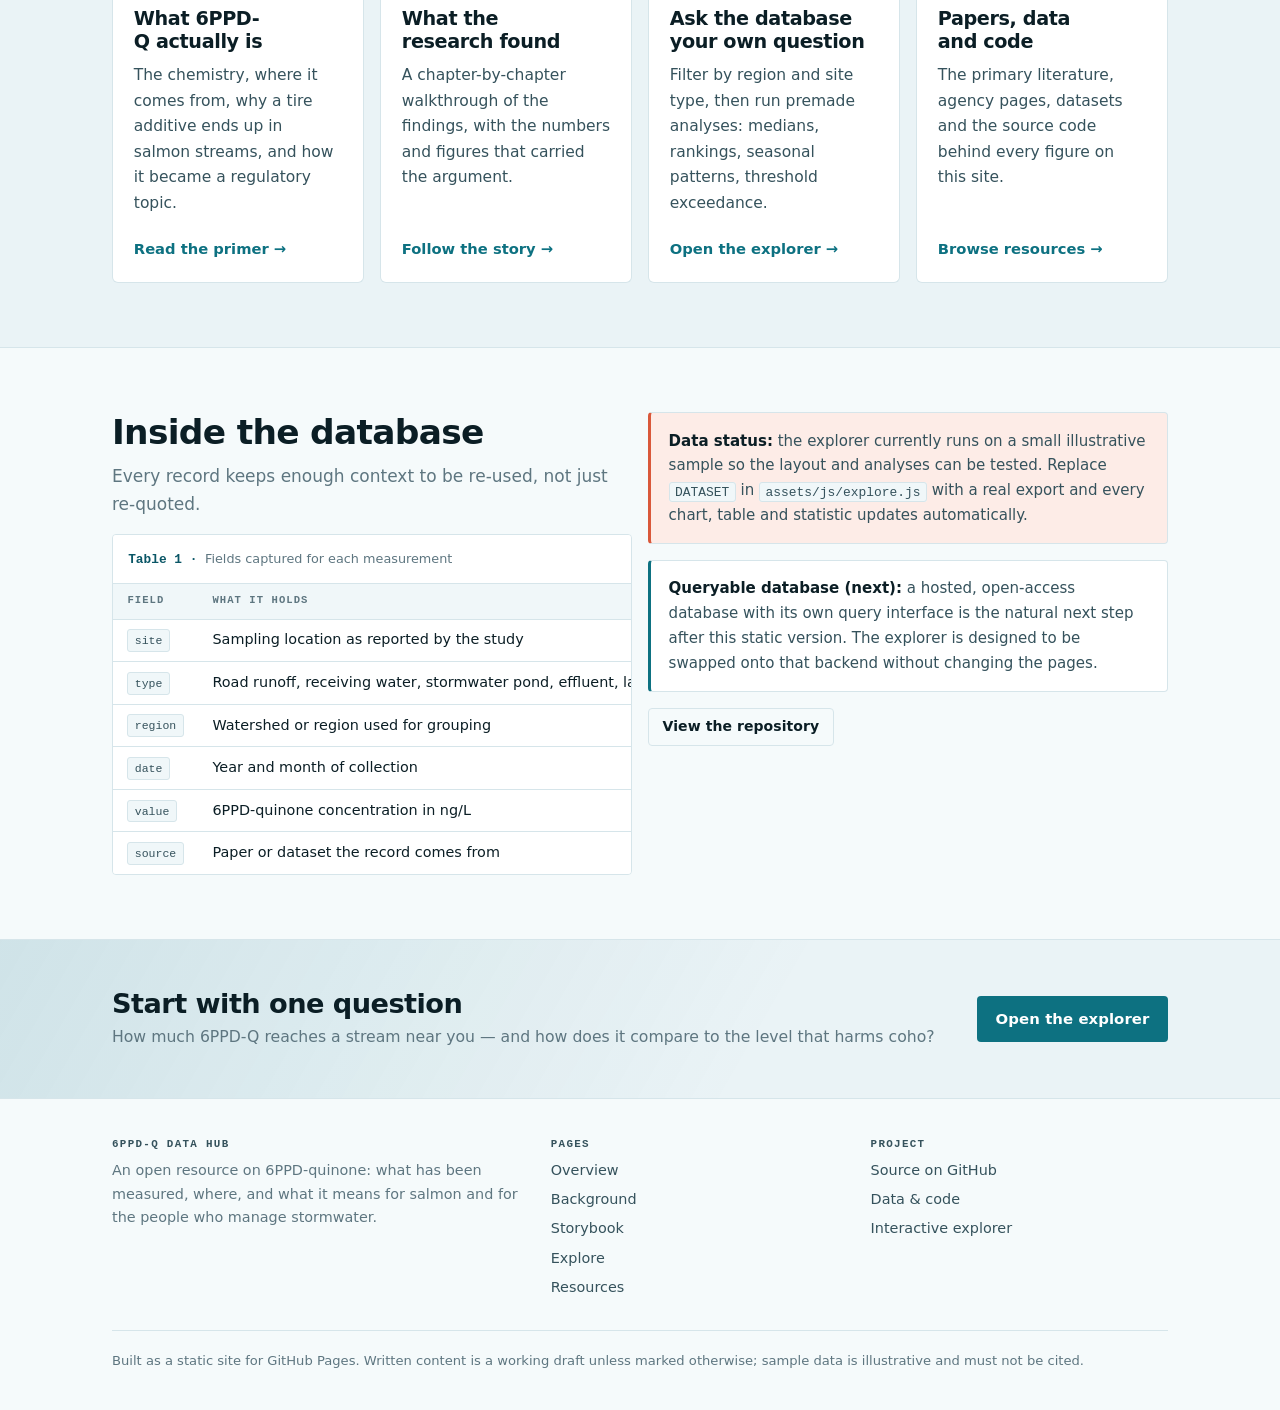
==== commit 699724ef: "style: journal/data-instrument restyle (hairlines, mono labels, figure numbering)" ====
--- a/index.html
+++ b/index.html
@@ -32,7 +32,7 @@
   <section class="hero">
     <div class="wrap hero__inner">
       <p class="eyebrow">Open dataset · Work in progress</p>
-      <h1 class="hero__title">Making tire-derived 6PPD-quinone data usable</h1>
+      <h1 class="hero__title">Making tire-derived <span class="nowrap">6PPD-quinone</span> data usable</h1>
       <p class="hero__lead">
         A chemical that wears off our tires is washing into streams and killing coho salmon before they
         can spawn. The 6PPD-Q Data Hub pulls the measurements, methods and findings about it into one
@@ -42,6 +42,12 @@
         <a class="btn" href="explore.html">Explore the data</a>
         <a class="btn btn--ghost" href="storybook.html">Read the story</a>
       </div>
+      <dl class="hero__meta">
+        <div><dt>Scope</dt><dd>Puget Sound → beyond</dd></div>
+        <div><dt>Units</dt><dd>ng/L</dd></div>
+        <div><dt>Records</dt><dd>26 · illustrative sample</dd></div>
+        <div><dt>Status</dt><dd>working draft</dd></div>
+      </dl>
     </div>
   </section>
 
@@ -79,7 +85,7 @@
             <span class="stat__label">chemical of focus — 6PPD-quinone, the tire antioxidant transformation product</span>
           </div>
           <div class="stat">
-            <span class="stat__value">&lt; 100 ng/L</span>
+            <span class="stat__value">&lt; 100&nbsp;ng/L</span>
             <span class="stat__label">approximate acute lethal range for coho salmon in stormwater</span>
           </div>
           <div class="stat">
--- a/assets/css/styles.css
+++ b/assets/css/styles.css
@@ -19,9 +19,10 @@
   --accent-soft: #fdece7;
   --ok: #2f855a;
   --warn: #a35a06;
-  --radius: 14px;
-  --radius-lg: 22px;
-  --shadow: 0 1px 2px rgba(11, 30, 37, 0.06), 0 14px 30px -20px rgba(11, 30, 37, 0.4);
+  --radius: 6px;
+  --radius-lg: 12px;
+  --shadow: 0 1px 2px rgba(11, 30, 37, 0.05);
+  --grid: rgba(13, 113, 129, 0.11);
   --font: system-ui, -apple-system, "Segoe UI", Roboto, Helvetica, Arial, sans-serif;
   --serif: "Iowan Old Style", "Palatino Linotype", Palatino, Georgia, serif;
   --mono: ui-monospace, SFMono-Regular, Consolas, "Liberation Mono", monospace;
@@ -45,7 +46,8 @@
     --accent-soft: #2a1a14;
     --ok: #6bd39b;
     --warn: #f0b35e;
-    --shadow: 0 1px 2px rgba(0, 0, 0, 0.45), 0 18px 38px -22px rgba(0, 0, 0, 0.85);
+    --shadow: 0 1px 2px rgba(0, 0, 0, 0.4);
+    --grid: rgba(120, 200, 220, 0.13);
   }
 }
 
@@ -74,7 +76,7 @@
   border-radius: 4px;
 }
 
-h1, h2, h3, h4 { line-height: 1.2; margin: 0 0 0.5em; letter-spacing: -0.015em; }
+h1, h2, h3, h4 { line-height: 1.2; margin: 0 0 0.5em; letter-spacing: -0.02em; text-wrap: balance; }
 h1 { font-size: clamp(2.1rem, 5vw, 3.35rem); }
 h2 { font-size: clamp(1.55rem, 3.2vw, 2.15rem); }
 h3 { font-size: 1.2rem; }
@@ -88,6 +90,7 @@
 .stack > * + * { margin-top: 1rem; }
 .mb-0 { margin-bottom: 0; }
 .center { text-align: center; }
+.nowrap { white-space: nowrap; }
 
 .skip-link {
   position: absolute;
@@ -107,8 +110,7 @@
   position: sticky;
   top: 0;
   z-index: 50;
-  background: color-mix(in srgb, var(--bg) 88%, transparent);
-  backdrop-filter: blur(12px);
+  background: var(--bg);
   border-bottom: 1px solid var(--line);
 }
 
@@ -136,12 +138,13 @@
   place-items: center;
   width: 2.15rem;
   height: 2.15rem;
-  border-radius: 10px;
+  border-radius: 6px;
   background: linear-gradient(145deg, var(--brand), var(--brand-2));
   color: #fff;
-  font-size: 0.85rem;
+  font-family: var(--mono);
+  font-size: 0.8rem;
   font-weight: 700;
-  letter-spacing: 0.02em;
+  letter-spacing: 0;
 }
 
 @media (prefers-color-scheme: dark) {
@@ -149,21 +152,22 @@
 }
 
 .brand__name { font-size: 1rem; }
-.brand__name span { display: block; font-size: 0.72rem; font-weight: 500; color: var(--muted); letter-spacing: 0.06em; text-transform: uppercase; }
+.brand__name span { display: block; font-family: var(--mono); font-size: 0.64rem; font-weight: 500; color: var(--muted); letter-spacing: 0.13em; text-transform: uppercase; }
 
 .nav { display: flex; flex-wrap: wrap; gap: 0.15rem; }
 
 .nav__link {
-  padding: 0.42rem 0.7rem;
-  border-radius: 999px;
+  padding: 0.4rem 0.62rem;
+  border: 1px solid transparent;
+  border-radius: 4px;
   color: var(--ink-2);
   text-decoration: none;
-  font-size: 0.94rem;
-  font-weight: 550;
+  font-size: 0.92rem;
+  font-weight: 600;
   white-space: nowrap;
 }
 .nav__link:hover { background: var(--surface-2); color: var(--ink); }
-.nav__link.is-active { background: var(--brand-soft); color: var(--brand-2); }
+.nav__link.is-active { background: var(--brand-soft); border-color: color-mix(in srgb, var(--brand) 32%, transparent); color: var(--brand-2); }
 
 @media (prefers-color-scheme: dark) {
   .nav__link.is-active { color: var(--brand); }
@@ -177,17 +181,18 @@
   gap: 0.45rem;
   padding: 0.62rem 1.1rem;
   border: 1px solid transparent;
-  border-radius: 999px;
+  border-radius: 4px;
   background: var(--brand);
   color: #fff;
   font: inherit;
-  font-size: 0.95rem;
-  font-weight: 600;
+  font-size: 0.93rem;
+  font-weight: 650;
+  letter-spacing: 0.005em;
   text-decoration: none;
   cursor: pointer;
-  transition: transform 0.15s ease, background 0.15s ease;
-}
-.btn:hover { background: var(--brand-2); color: #fff; transform: translateY(-1px); }
+  transition: background 0.15s ease, border-color 0.15s ease;
+}
+.btn:hover { background: var(--brand-2); color: #fff; }
 .btn--ghost { background: transparent; border-color: var(--line); color: var(--ink); }
 .btn--ghost:hover { background: var(--surface-2); border-color: var(--brand); color: var(--ink); }
 .btn--sm { padding: 0.4rem 0.85rem; font-size: 0.875rem; }
@@ -210,24 +215,67 @@
     var(--bg-alt);
 }
 
-.hero__inner { padding-block: clamp(2.6rem, 7vw, 5rem); max-width: 60rem; }
+/* graph-paper texture, faded out towards the edges of the hero */
+.hero::before {
+  content: "";
+  position: absolute;
+  inset: 0;
+  pointer-events: none;
+  background-image:
+    linear-gradient(to right, var(--grid) 1px, transparent 1px),
+    linear-gradient(to bottom, var(--grid) 1px, transparent 1px);
+  background-size: 2rem 2rem;
+  -webkit-mask-image: radial-gradient(120% 110% at 30% 0%, #000 25%, transparent 78%);
+  mask-image: radial-gradient(120% 110% at 30% 0%, #000 25%, transparent 78%);
+}
+
+.hero__inner { position: relative; z-index: 1; padding-block: clamp(2.6rem, 7vw, 5rem); max-width: 60rem; }
 .hero__title { margin-bottom: 0.7rem; }
 .hero__lead { font-size: clamp(1.05rem, 1.8vw, 1.28rem); color: var(--ink-2); max-width: 44rem; }
 .hero__actions { display: flex; flex-wrap: wrap; gap: 0.65rem; margin-top: 1.6rem; }
+
+/* title-block metadata, journal style */
+.hero__meta {
+  display: flex;
+  flex-wrap: wrap;
+  gap: 0.4rem 1.75rem;
+  margin: 1.9rem 0 0;
+  padding-top: 1rem;
+  border-top: 1px solid color-mix(in srgb, var(--brand) 25%, var(--line));
+  max-width: 46rem;
+}
+.hero__meta > div { display: flex; align-items: baseline; gap: 0.5rem; margin: 0; }
+.hero__meta dt {
+  margin: 0;
+  font-family: var(--mono);
+  font-size: 0.65rem;
+  letter-spacing: 0.13em;
+  text-transform: uppercase;
+  color: var(--muted);
+}
+.hero__meta dd {
+  margin: 0;
+  font-family: var(--mono);
+  font-size: 0.78rem;
+  color: var(--ink-2);
+  font-variant-numeric: tabular-nums;
+}
 
 .eyebrow {
   display: inline-flex;
   align-items: center;
   gap: 0.5rem;
-  margin: 0 0 1rem;
-  padding: 0.3rem 0.8rem;
-  border: 1px solid color-mix(in srgb, var(--brand) 40%, transparent);
-  border-radius: 999px;
-  background: color-mix(in srgb, var(--surface) 70%, transparent);
+  margin: 0 0 1.1rem;
+  padding: 0 0 0 0.65rem;
+  border: 0;
+  border-left: 2px solid var(--accent);
+  border-radius: 0;
+  background: none;
   color: var(--brand-2);
-  font-size: 0.76rem;
-  font-weight: 700;
-  letter-spacing: 0.09em;
+  font-family: var(--mono);
+  font-size: 0.7rem;
+  font-weight: 600;
+  letter-spacing: 0.15em;
   text-transform: uppercase;
 }
 
@@ -252,16 +300,16 @@
   display: flex;
   flex-direction: column;
   gap: 0.4rem;
-  padding: 1.35rem;
-  background: var(--surface);
-  border: 1px solid var(--line);
+  padding: 1.3rem;
+  background: var(--surface);
+  border: 1px solid var(--line);
+  border-top: 2px solid color-mix(in srgb, var(--brand) 38%, var(--line));
   border-radius: var(--radius);
-  box-shadow: var(--shadow);
-}
-
-.card--link { color: inherit; text-decoration: none; transition: border-color 0.16s ease, transform 0.16s ease; }
-.card--link:hover { border-color: var(--brand); transform: translateY(-3px); color: inherit; }
-.card__kicker { font-size: 0.72rem; font-weight: 700; letter-spacing: 0.09em; text-transform: uppercase; color: var(--accent); }
+}
+
+.card--link { color: inherit; text-decoration: none; transition: border-color 0.16s ease, background 0.16s ease; }
+.card--link:hover { border-color: var(--brand); background: color-mix(in srgb, var(--brand) 4%, var(--surface)); color: inherit; }
+.card__kicker { font-family: var(--mono); font-size: 0.68rem; font-weight: 600; letter-spacing: 0.13em; text-transform: uppercase; color: var(--accent); }
 .card h3 { margin: 0.15rem 0 0.25rem; }
 .card p { margin: 0; color: var(--ink-2); font-size: 0.97rem; }
 .card__cta { margin-top: auto; padding-top: 0.9rem; color: var(--brand); font-weight: 600; font-size: 0.92rem; }
@@ -272,13 +320,14 @@
   display: inline-flex;
   align-items: center;
   gap: 0.4rem;
-  padding: 0.22rem 0.65rem;
-  border-radius: 999px;
+  padding: 0.16rem 0.5rem;
+  border-radius: 3px;
   border: 1px solid var(--line);
   background: var(--surface-2);
-  font-size: 0.74rem;
-  font-weight: 700;
-  letter-spacing: 0.05em;
+  font-family: var(--mono);
+  font-size: 0.68rem;
+  font-weight: 600;
+  letter-spacing: 0.09em;
   text-transform: uppercase;
   color: var(--muted);
 }
@@ -287,13 +336,13 @@
 .badge--sample { border-color: color-mix(in srgb, var(--accent) 55%, transparent); background: var(--accent-soft); color: var(--accent); }
 
 .note {
-  padding: 1rem 1.15rem;
-  border: 1px solid var(--line);
-  border-left: 4px solid var(--brand);
-  border-radius: 10px;
+  padding: 0.95rem 1.1rem;
+  border: 1px solid var(--line);
+  border-left: 3px solid var(--brand);
+  border-radius: 4px;
   background: var(--surface);
   color: var(--ink-2);
-  font-size: 0.95rem;
+  font-size: 0.94rem;
 }
 .note p:last-child { margin-bottom: 0; }
 .note--sample { border-left-color: var(--accent); background: var(--accent-soft); }
@@ -307,12 +356,13 @@
 .prose > *:first-child { margin-top: 0; }
 .prose ul, .prose ol { padding-left: 1.15rem; }
 .prose code, code {
-  padding: 0.12rem 0.38rem;
-  border-radius: 5px;
+  padding: 0.1rem 0.34rem;
+  border-radius: 3px;
   background: var(--surface-2);
   border: 1px solid var(--line);
   font-family: var(--mono);
-  font-size: 0.88em;
+  font-size: 0.86em;
+  font-variant-ligatures: none;
 }
 
 .pull {
@@ -331,34 +381,59 @@
 .stats {
   display: grid;
   gap: 0.7rem;
-  grid-template-columns: repeat(auto-fit, minmax(min(100%, 8.5rem), 1fr));
+  grid-template-columns: repeat(auto-fit, minmax(min(100%, 11rem), 1fr));
 }
 .stat {
-  padding: 1.05rem 1.15rem;
-  background: var(--surface);
-  border: 1px solid var(--line);
-  border-radius: 12px;
+  padding: 0.95rem 1.05rem;
+  background: var(--surface);
+  border: 1px solid var(--line);
+  border-top: 2px solid color-mix(in srgb, var(--brand) 55%, var(--line));
+  border-radius: 4px;
 }
 .stat__value {
   display: block;
-  font-size: clamp(1.5rem, 3vw, 2rem);
+  font-size: clamp(1.45rem, 2.8vw, 1.9rem);
   font-weight: 700;
   letter-spacing: -0.03em;
   color: var(--brand-2);
   line-height: 1.15;
+  font-variant-numeric: tabular-nums;
 }
 @media (prefers-color-scheme: dark) { .stat__value { color: var(--brand); } }
-.stat__label { display: block; margin-top: 0.25rem; font-size: 0.86rem; color: var(--muted); line-height: 1.4; }
+.stat__label {
+  display: block;
+  margin-top: 0.4rem;
+  font-family: var(--mono);
+  font-size: 0.72rem;
+  line-height: 1.45;
+  letter-spacing: 0.02em;
+  color: var(--muted);
+}
 
 /* ---------- Storybook ---------- */
 
 .story-hero {
+  position: relative;
+  overflow: hidden;
   padding-block: clamp(2.6rem, 7vw, 4.6rem);
   border-bottom: 1px solid var(--line);
   background:
     radial-gradient(760px 340px at 85% 0%, color-mix(in srgb, var(--accent) 18%, transparent), transparent 70%),
     var(--bg-alt);
 }
+.story-hero::before {
+  content: "";
+  position: absolute;
+  inset: 0;
+  pointer-events: none;
+  background-image:
+    linear-gradient(to right, var(--grid) 1px, transparent 1px),
+    linear-gradient(to bottom, var(--grid) 1px, transparent 1px);
+  background-size: 2rem 2rem;
+  -webkit-mask-image: radial-gradient(110% 120% at 80% 0%, #000 25%, transparent 75%);
+  mask-image: radial-gradient(110% 120% at 80% 0%, #000 25%, transparent 75%);
+}
+.story-hero > .wrap { position: relative; z-index: 1; }
 .story-hero__title { max-width: 34ch; }
 .story-hero__lead { max-width: 48ch; color: var(--ink-2); font-size: 1.15rem; }
 
@@ -376,17 +451,22 @@
 }
 .chapter__num {
   display: block;
-  font-family: var(--serif);
-  font-size: 2.6rem;
+  font-family: var(--mono);
+  font-size: 2rem;
+  font-weight: 600;
   line-height: 1;
-  color: color-mix(in srgb, var(--brand) 55%, var(--muted));
+  letter-spacing: -0.02em;
+  color: color-mix(in srgb, var(--brand) 70%, var(--muted));
 }
 .chapter__kicker {
   display: block;
-  margin-top: 0.4rem;
-  font-size: 0.74rem;
-  font-weight: 700;
-  letter-spacing: 0.1em;
+  margin-top: 0.5rem;
+  padding-top: 0.5rem;
+  border-top: 1px solid var(--line);
+  font-family: var(--mono);
+  font-size: 0.67rem;
+  font-weight: 600;
+  letter-spacing: 0.12em;
   text-transform: uppercase;
   color: var(--muted);
 }
@@ -404,44 +484,46 @@
 }
 .flow li {
   position: relative;
-  padding: 0.95rem 1rem;
+  padding: 0.9rem 0.95rem;
   margin: 0;
   background: var(--surface);
   border: 1px solid var(--line);
-  border-radius: 12px;
-  font-size: 0.92rem;
+  border-radius: 4px;
+  font-size: 0.9rem;
   color: var(--ink-2);
 }
-.flow li strong { display: block; color: var(--ink); font-size: 0.98rem; margin-bottom: 0.15rem; }
+.flow li strong { display: block; color: var(--ink); font-size: 0.96rem; margin-bottom: 0.15rem; }
 .flow li::before {
   counter-increment: step;
   content: counter(step);
   display: inline-grid;
   place-items: center;
-  width: 1.45rem;
-  height: 1.45rem;
+  width: 1.35rem;
+  height: 1.35rem;
   margin-bottom: 0.5rem;
-  border-radius: 999px;
+  border-radius: 3px;
   background: var(--brand-soft);
   color: var(--brand-2);
-  font-size: 0.78rem;
-  font-weight: 700;
+  font-family: var(--mono);
+  font-size: 0.72rem;
+  font-weight: 600;
 }
 @media (prefers-color-scheme: dark) { .flow li::before { color: var(--brand); } }
 
 .draft {
   margin: 1.4rem 0;
-  padding: 1rem 1.15rem;
+  padding: 0.95rem 1.1rem;
   border: 1px dashed color-mix(in srgb, var(--warn) 70%, transparent);
-  border-radius: 12px;
+  border-radius: 4px;
   background: color-mix(in srgb, var(--warn) 8%, transparent);
 }
 .draft__tag {
   display: inline-block;
   margin-bottom: 0.5rem;
-  font-size: 0.7rem;
-  font-weight: 700;
-  letter-spacing: 0.09em;
+  font-family: var(--mono);
+  font-size: 0.66rem;
+  font-weight: 600;
+  letter-spacing: 0.11em;
   text-transform: uppercase;
   color: var(--warn);
 }
@@ -454,36 +536,41 @@
   flex-wrap: wrap;
   align-items: end;
   gap: 0.85rem 1rem;
-  padding: 1rem 1.15rem;
+  padding: 0.95rem 1.1rem;
   background: var(--surface);
   border: 1px solid var(--line);
   border-radius: var(--radius);
   box-shadow: var(--shadow);
 }
-.field { display: flex; flex-direction: column; gap: 0.3rem; font-size: 0.82rem; font-weight: 600; color: var(--muted); letter-spacing: 0.02em; }
+.field { display: flex; flex-direction: column; gap: 0.35rem; font-family: var(--mono); font-size: 0.68rem; font-weight: 600; color: var(--muted); letter-spacing: 0.11em; text-transform: uppercase; }
 .field select {
   min-width: 11rem;
-  padding: 0.5rem 0.7rem;
-  border: 1px solid var(--line);
-  border-radius: 9px;
+  padding: 0.45rem 0.65rem;
+  border: 1px solid var(--line);
+  border-radius: 4px;
   background: var(--surface-2);
   color: var(--ink);
-  font: inherit;
-  font-size: 0.93rem;
+  font-family: var(--font);
+  font-size: 0.9rem;
   font-weight: 500;
+  letter-spacing: 0;
+  text-transform: none;
 }
 .field select:hover { border-color: var(--brand); }
 
 .tabs { display: flex; flex-wrap: wrap; gap: 0.4rem; margin: 1.6rem 0 1rem; }
 .tab {
-  padding: 0.45rem 0.95rem;
-  border: 1px solid var(--line);
-  border-radius: 999px;
+  padding: 0.42rem 0.8rem;
+  border: 1px solid var(--line);
+  border-radius: 4px;
   background: var(--surface);
   color: var(--ink-2);
   font: inherit;
-  font-size: 0.9rem;
-  font-weight: 600;
+  font-family: var(--mono);
+  font-size: 0.72rem;
+  font-weight: 600;
+  letter-spacing: 0.06em;
+  text-transform: uppercase;
   cursor: pointer;
 }
 .tab:hover { border-color: var(--brand); color: var(--ink); }
@@ -493,52 +580,88 @@
 .panel { display: grid; gap: 1rem; grid-template-columns: minmax(0, 1fr); }
 @media (min-width: 60rem) { .panel { grid-template-columns: minmax(0, 1.35fr) minmax(0, 1fr); align-items: start; } }
 
+main { counter-reset: figure table; }
+
 .chart-card {
   margin: 0;
-  padding: 1.25rem 1.35rem 1rem;
+  padding: 1.1rem 1.25rem 0.9rem;
   background: var(--surface);
   border: 1px solid var(--line);
   border-radius: var(--radius);
   box-shadow: var(--shadow);
-}
-.chart-card figcaption { margin-bottom: 0.9rem; font-size: 0.86rem; color: var(--muted); }
-.chart { width: 100%; height: auto; overflow: visible; font-family: var(--font); }
+  counter-increment: figure;
+}
+.chart-card figcaption {
+  margin-bottom: 0.9rem;
+  padding-bottom: 0.6rem;
+  border-bottom: 1px solid var(--line);
+  font-size: 0.85rem;
+  color: var(--muted);
+}
+.chart-card figcaption::before {
+  content: "Fig. " counter(figure) " · ";
+  font-family: var(--mono);
+  font-weight: 600;
+  color: var(--brand-2);
+  letter-spacing: 0.02em;
+}
+@media (prefers-color-scheme: dark) {
+  .chart-card figcaption::before { color: var(--brand); }
+}
+.chart { width: 100%; height: auto; overflow: visible; font-family: var(--mono); font-variant-numeric: tabular-nums; }
 .chart__axis { stroke: var(--line); stroke-width: 1; }
 .chart__grid { stroke: var(--line); stroke-width: 1; stroke-dasharray: 3 4; opacity: 0.7; }
-.chart__tick { fill: var(--muted); font-size: 11px; }
-.chart__label { fill: var(--ink-2); font-size: 12px; }
-.chart__value { fill: var(--ink); font-size: 11.5px; font-weight: 650; }
+.chart__tick { fill: var(--muted); font-size: 10.5px; }
+.chart__label { fill: var(--ink-2); font-family: var(--font); font-size: 12px; }
+.chart__value { fill: var(--ink); font-size: 10.5px; font-weight: 600; }
 .chart__value--in { fill: var(--surface); }
 .chart__bar { fill: var(--brand); }
 .chart__bar--alt { fill: var(--accent); }
 .chart__line { fill: none; stroke: var(--brand); stroke-width: 2.25; stroke-linejoin: round; stroke-linecap: round; }
 .chart__dot { fill: var(--surface); stroke: var(--brand); stroke-width: 2; }
 .chart__ref { stroke: var(--accent); stroke-width: 1.5; stroke-dasharray: 6 4; }
-.chart__ref-label { fill: var(--accent); font-size: 10.5px; font-weight: 650; }
-.chart__empty { fill: var(--muted); font-size: 13px; }
+.chart__ref-label { fill: var(--accent); font-size: 9.5px; font-weight: 600; }
+.chart__empty { fill: var(--muted); font-size: 12px; }
 
 .table-wrap {
   overflow-x: auto;
   border: 1px solid var(--line);
-  border-radius: var(--radius);
-  background: var(--surface);
-  box-shadow: var(--shadow);
-}
-table { width: 100%; border-collapse: collapse; font-size: 0.93rem; }
-caption { padding: 0.9rem 1rem; text-align: left; font-size: 0.85rem; color: var(--muted); }
-th, td { padding: 0.62rem 0.9rem; text-align: left; border-bottom: 1px solid var(--line); white-space: nowrap; }
-th { background: var(--surface-2); font-size: 0.78rem; font-weight: 700; letter-spacing: 0.04em; text-transform: uppercase; color: var(--muted); }
+  border-radius: 4px;
+  background: var(--surface);
+  counter-increment: table;
+}
+table { width: 100%; border-collapse: collapse; font-size: 0.9rem; }
+caption {
+  padding: 0.8rem 0.95rem;
+  text-align: left;
+  font-size: 0.8rem;
+  color: var(--muted);
+  border-bottom: 1px solid var(--line);
+}
+caption::before {
+  content: "Table " counter(table) " · ";
+  font-family: var(--mono);
+  font-weight: 600;
+  color: var(--brand-2);
+}
+@media (prefers-color-scheme: dark) {
+  caption::before { color: var(--brand); }
+}
+th, td { padding: 0.55rem 0.9rem; text-align: left; border-bottom: 1px solid var(--line); white-space: nowrap; }
+th { background: var(--surface-2); font-family: var(--mono); font-size: 0.66rem; font-weight: 600; letter-spacing: 0.1em; text-transform: uppercase; color: var(--muted); }
 tbody tr:last-child td { border-bottom: 0; }
-tbody tr:hover td { background: var(--surface-2); }
+tbody tr:hover td { background: color-mix(in srgb, var(--brand) 5%, transparent); }
+td { font-variant-numeric: tabular-nums; }
 td.num, th.num { text-align: right; font-variant-numeric: tabular-nums; }
 .tag {
   display: inline-block;
-  padding: 0.1rem 0.5rem;
-  border-radius: 999px;
+  padding: 0.06rem 0.4rem;
+  border-radius: 3px;
   background: var(--surface-2);
   border: 1px solid var(--line);
-  font-size: 0.76rem;
-  font-weight: 600;
+  font-family: var(--mono);
+  font-size: 0.72rem;
+  font-weight: 500;
   color: var(--ink-2);
 }
 
@@ -549,17 +672,17 @@
   display: flex;
   flex-direction: column;
   gap: 0.35rem;
-  padding: 1.25rem;
-  background: var(--surface);
-  border: 1px solid var(--line);
+  padding: 1.2rem;
+  background: var(--surface);
+  border: 1px solid var(--line);
+  border-top: 2px solid color-mix(in srgb, var(--accent) 40%, var(--line));
   border-radius: var(--radius);
-  box-shadow: var(--shadow);
   color: inherit;
   text-decoration: none;
-  transition: border-color 0.16s ease, transform 0.16s ease;
-}
-.res:hover { border-color: var(--brand); transform: translateY(-3px); color: inherit; }
-.res__tag { font-size: 0.7rem; font-weight: 700; letter-spacing: 0.09em; text-transform: uppercase; color: var(--accent); }
+  transition: border-color 0.16s ease, background 0.16s ease;
+}
+.res:hover { border-color: var(--brand); background: color-mix(in srgb, var(--brand) 4%, var(--surface)); color: inherit; }
+.res__tag { font-family: var(--mono); font-size: 0.66rem; font-weight: 600; letter-spacing: 0.11em; text-transform: uppercase; color: var(--accent); }
 .res h3 { margin: 0.1rem 0 0.2rem; font-size: 1.03rem; }
 .res p { margin: 0; font-size: 0.92rem; color: var(--ink-2); }
 .res__url { margin-top: auto; padding-top: 0.7rem; font-family: var(--mono); font-size: 0.76rem; color: var(--muted); word-break: break-all; }
@@ -590,7 +713,7 @@
 @media (min-width: 48rem) {
   .site-footer__inner { grid-template-columns: minmax(0, 1.4fr) minmax(0, 1fr) minmax(0, 1fr); }
 }
-.site-footer h4 { margin: 0 0 0.5rem; font-size: 0.78rem; letter-spacing: 0.08em; text-transform: uppercase; color: var(--ink-2); }
+.site-footer h4 { margin: 0 0 0.5rem; font-family: var(--mono); font-size: 0.68rem; font-weight: 600; letter-spacing: 0.12em; text-transform: uppercase; color: var(--ink-2); }
 .site-footer ul { margin: 0; padding: 0; list-style: none; }
 .site-footer li { margin: 0 0 0.35rem; }
 .site-footer a { color: var(--ink-2); text-decoration: none; }
@@ -619,13 +742,22 @@
   overflow-x: auto;
   background: var(--surface-2);
   border: 1px solid var(--line);
-  border-radius: 12px;
-  font-family: var(--mono);
-  font-size: 0.84rem;
+  border-radius: 4px;
+  font-family: var(--mono);
+  font-size: 0.82rem;
   line-height: 1.6;
   color: var(--ink-2);
 }
 pre code { padding: 0; border: 0; background: none; font-size: inherit; }
+
+/* inline note under a figure or selection summary */
+.figure-note {
+  margin: 0.7rem 0 0;
+  font-family: var(--mono);
+  font-size: 0.73rem;
+  letter-spacing: 0.02em;
+  color: var(--muted);
+}
 
 .chart-hint { display: none; }
 
